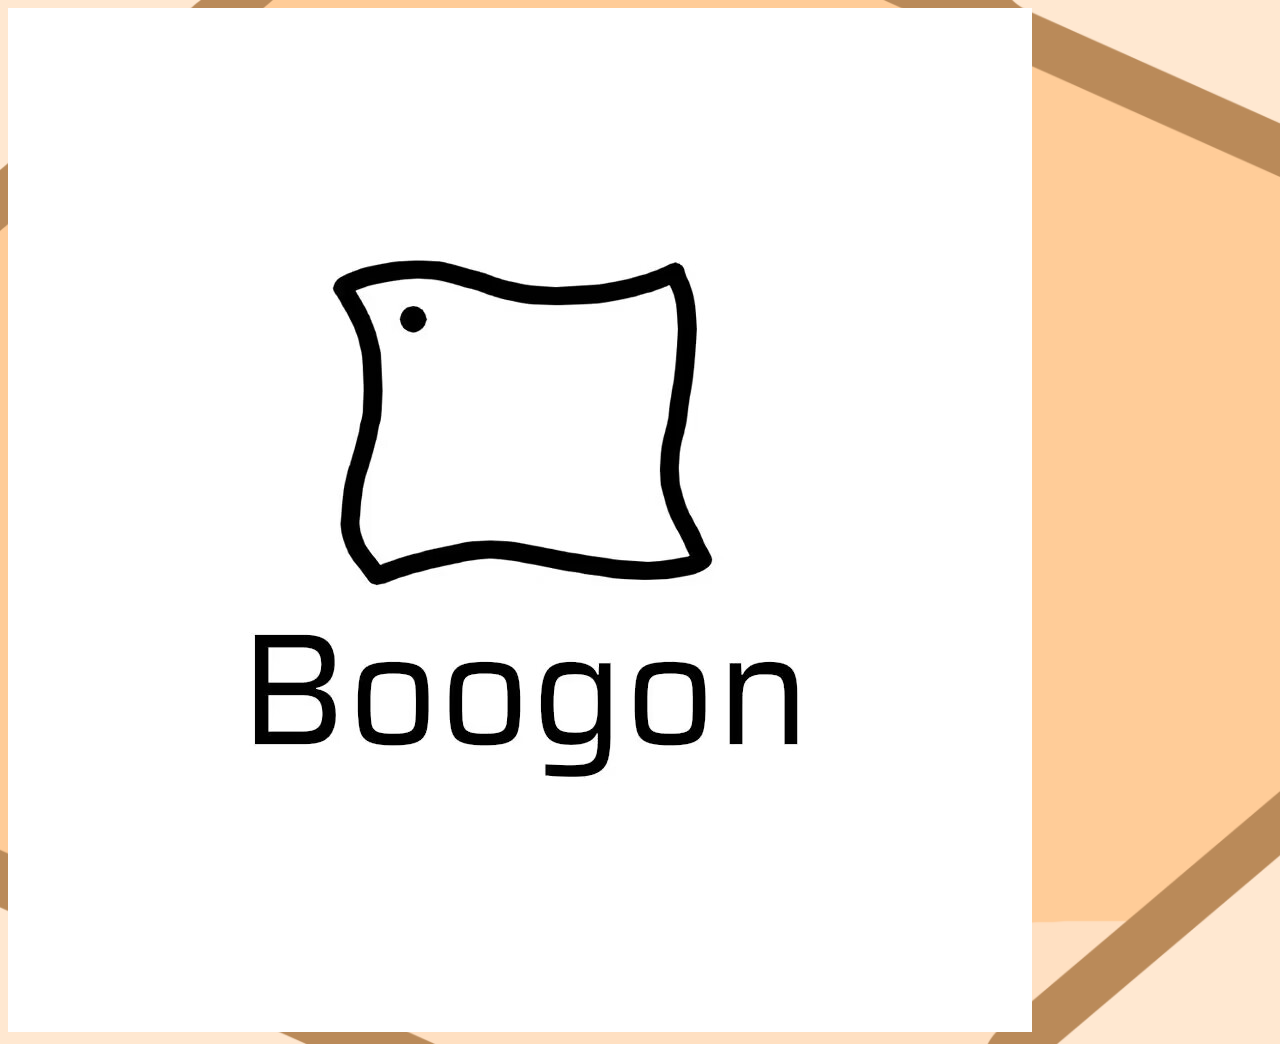
==== index.html @ 2e00cf8d "fix-html" ====
<!DOCTYPE html>
<html lang="zh-CN">
    <head>
        <meta charset="utf-8">
        <meta name="viewport" content="width=device-width">
        <link rel="stylesheet" href="index.css">
        <title>Boogon Clothman 2024</title>
    </head>
    <body>
        <img src="bgc.jpg" alt="bgc">
    </body>
</html>
---- index.css ----
body{
    background-image: url(Waiting.png);
    background-size: cover;
    background-position: center;
    background-repeat: no-repeat;
}
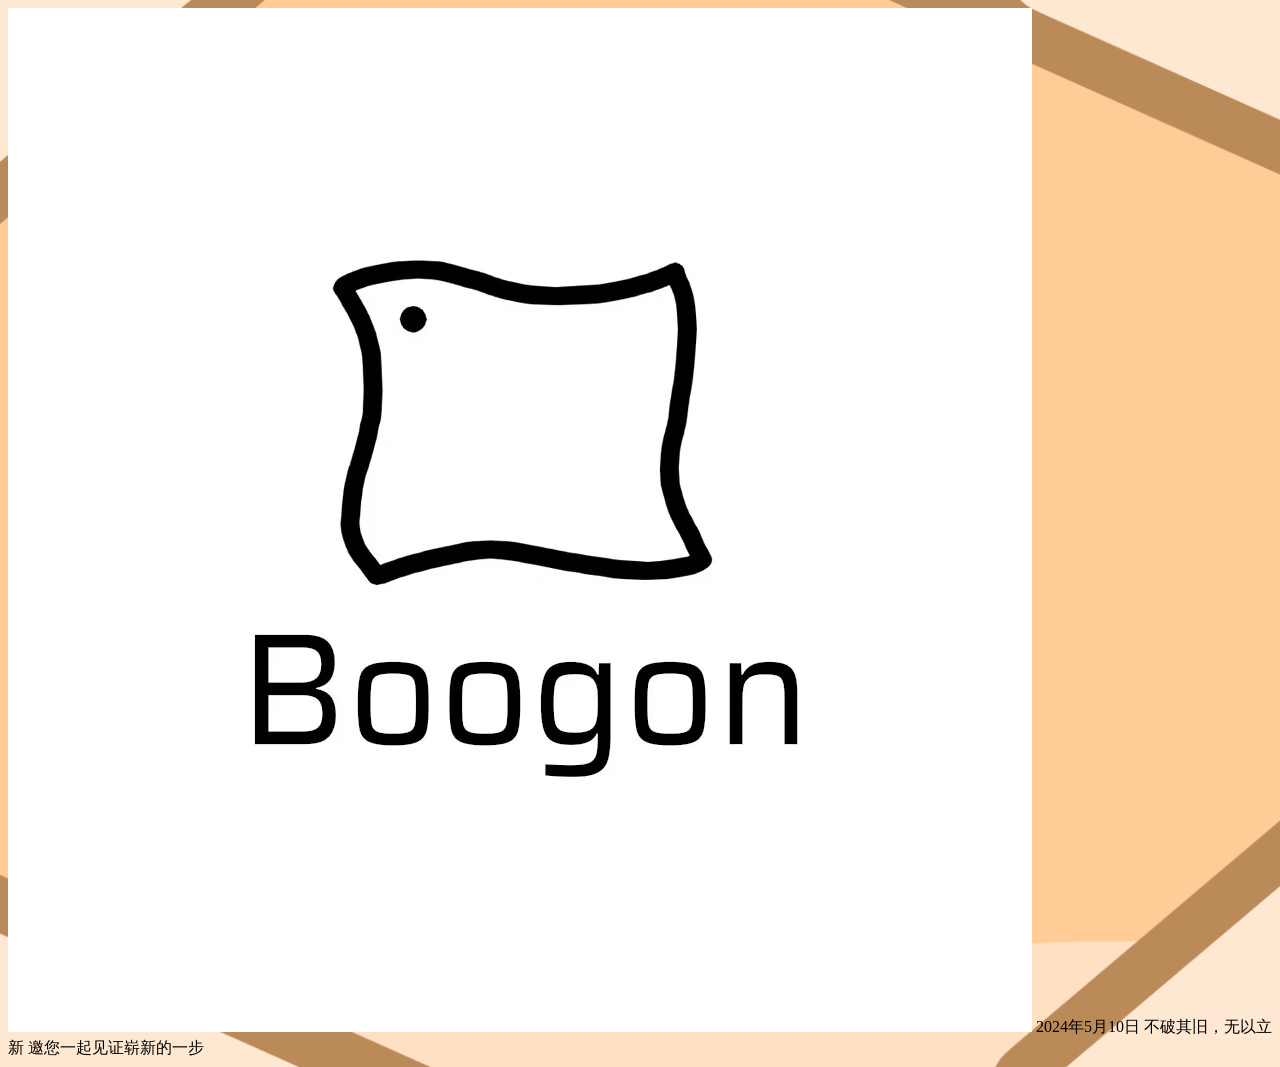
==== commit 271d12d1: "modify-index" ====
--- a/index.html
+++ b/index.html
@@ -8,5 +8,8 @@
     </head>
     <body>
         <img src="bgc.jpg" alt="bgc">
+        <text>2024年5月10日</text>
+        <text>不破其旧，无以立新</text>
+        <text>邀您一起见证崭新的一步</text>
     </body>
 </html>
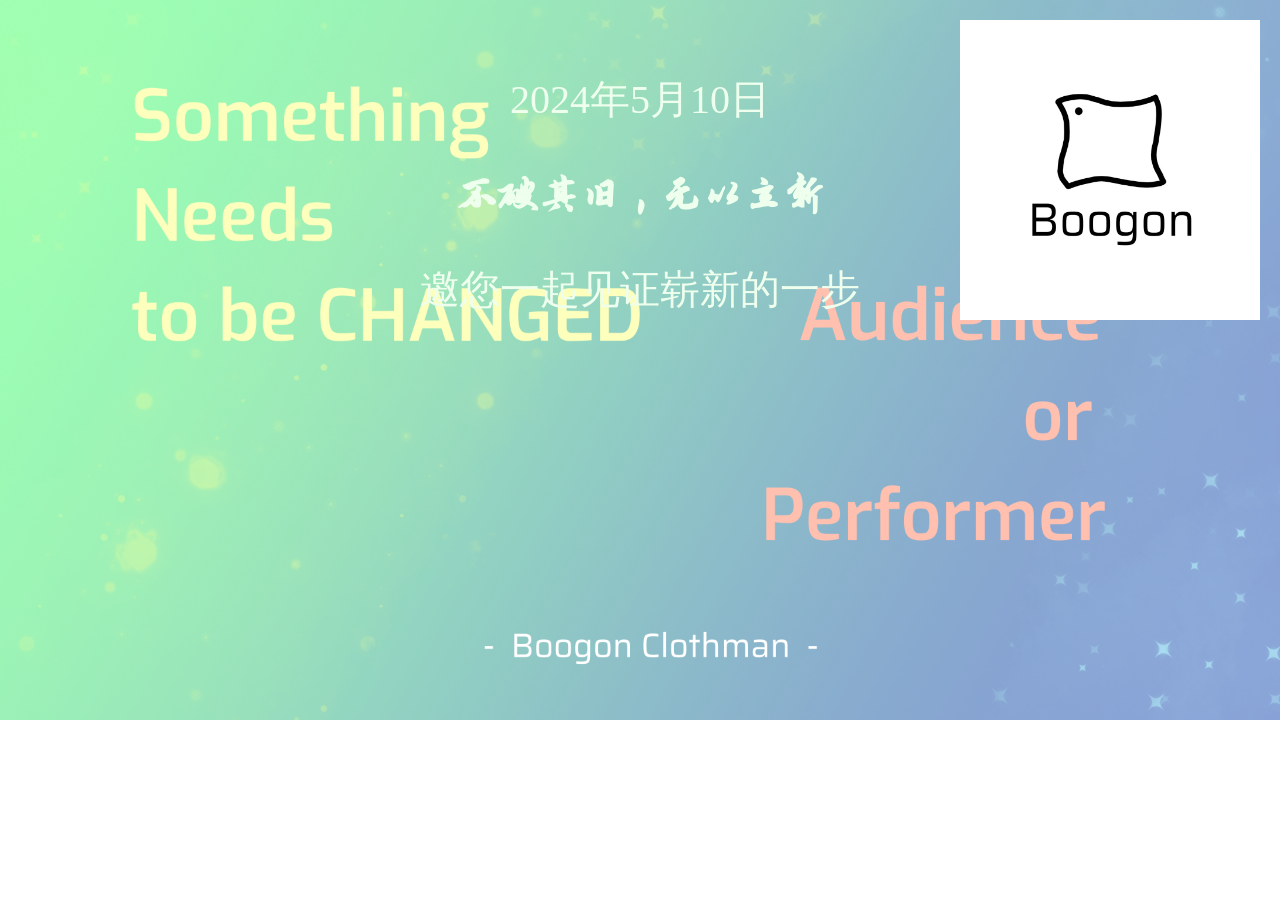
==== commit d344c5ab: "update-all" ====
--- a/index.html
+++ b/index.html
@@ -4,12 +4,15 @@
         <meta charset="utf-8">
         <meta name="viewport" content="width=device-width">
         <link rel="stylesheet" href="index.css">
+        <link href="https://fonts.googleapis.com/css2?family=Zhi+Mang+Xing&display=swap" rel="stylesheet">
         <title>Boogon Clothman 2024</title>
     </head>
     <body>
-        <img src="bgc.jpg" alt="bgc">
-        <text>2024年5月10日</text>
-        <text>不破其旧，无以立新</text>
-        <text>邀您一起见证崭新的一步</text>
+        <p></p>
+        <p></p>
+        <p style="font-size: 40px;font-family: 黑体;">2024年5月10日</p>
+        <p style="font-size: 45px;font-weight: bold;font-family:Zhi Mang Xing;">不破其旧，无以立新</p>
+        <p style="font-size: 40px;font-family: 黑体;">邀您一起见证崭新的一步</p>
+        <img class="logo" src="bgc.jpg" alt="bgc">
     </body>
 </html>
--- a/index.css
+++ b/index.css
@@ -1,6 +1,21 @@
 body{
-    background-image: url(Waiting.png);
+    background-image: url(changed.png);
     background-size: cover;
-    background-position: center;
+    background-position: top right;
     background-repeat: no-repeat;
+}
+
+.logo{
+    position: fixed;
+    top: 20px;
+    right: 20px;
+    width: 300px;
+    height: 300px;
+}
+
+p{
+    display: flex;
+    flex-direction: column;
+    align-items: center;
+    color: #eeffee;
 }
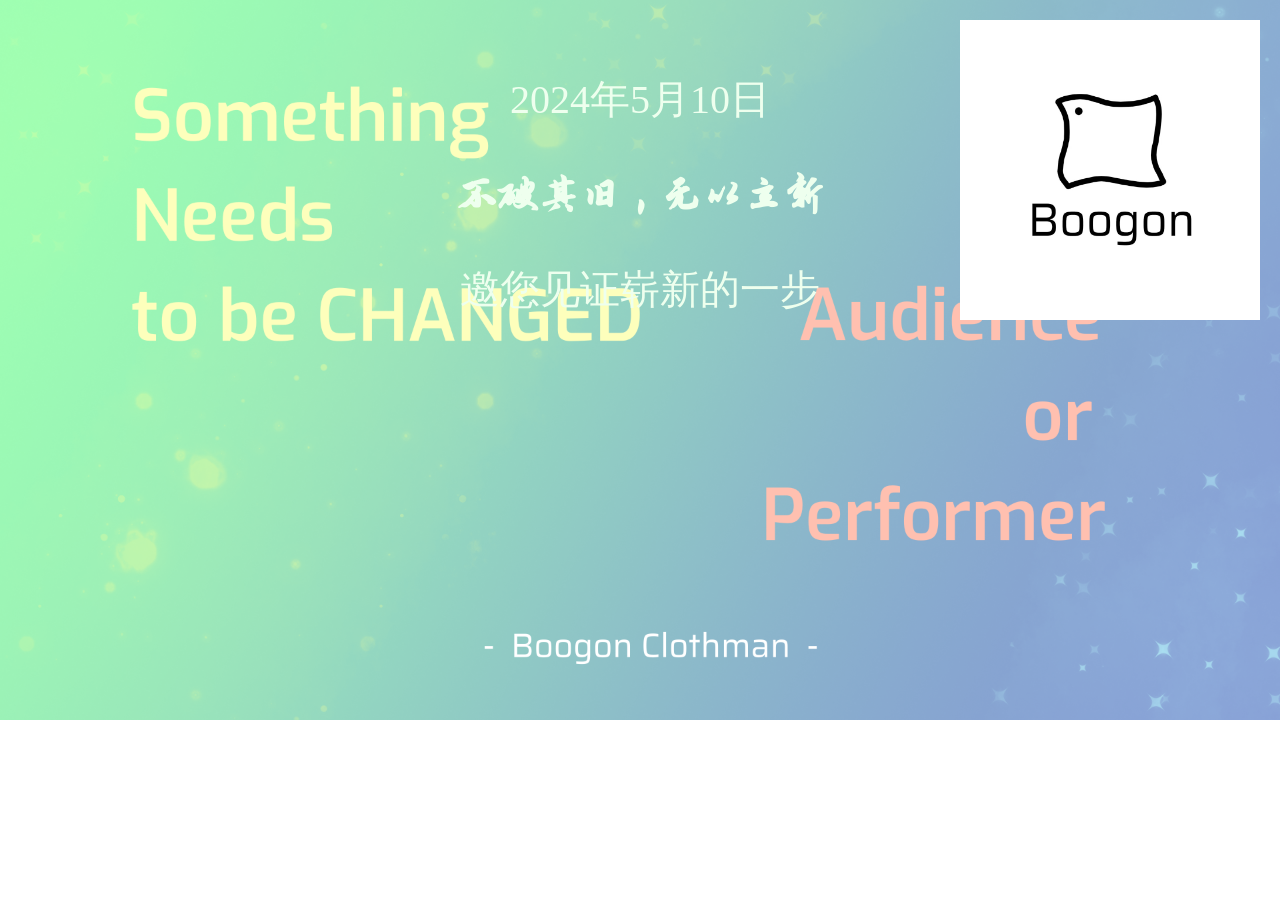
==== commit f7340e89: "modify-index" ====
--- a/index.html
+++ b/index.html
@@ -12,7 +12,7 @@
         <p></p>
         <p style="font-size: 40px;font-family: 黑体;">2024年5月10日</p>
         <p style="font-size: 45px;font-weight: bold;font-family:Zhi Mang Xing;">不破其旧，无以立新</p>
-        <p style="font-size: 40px;font-family: 黑体;">邀您一起见证崭新的一步</p>
+        <p style="font-size: 40px;font-family: 黑体;">邀您见证崭新的一步</p>
         <img class="logo" src="bgc.jpg" alt="bgc">
     </body>
 </html>
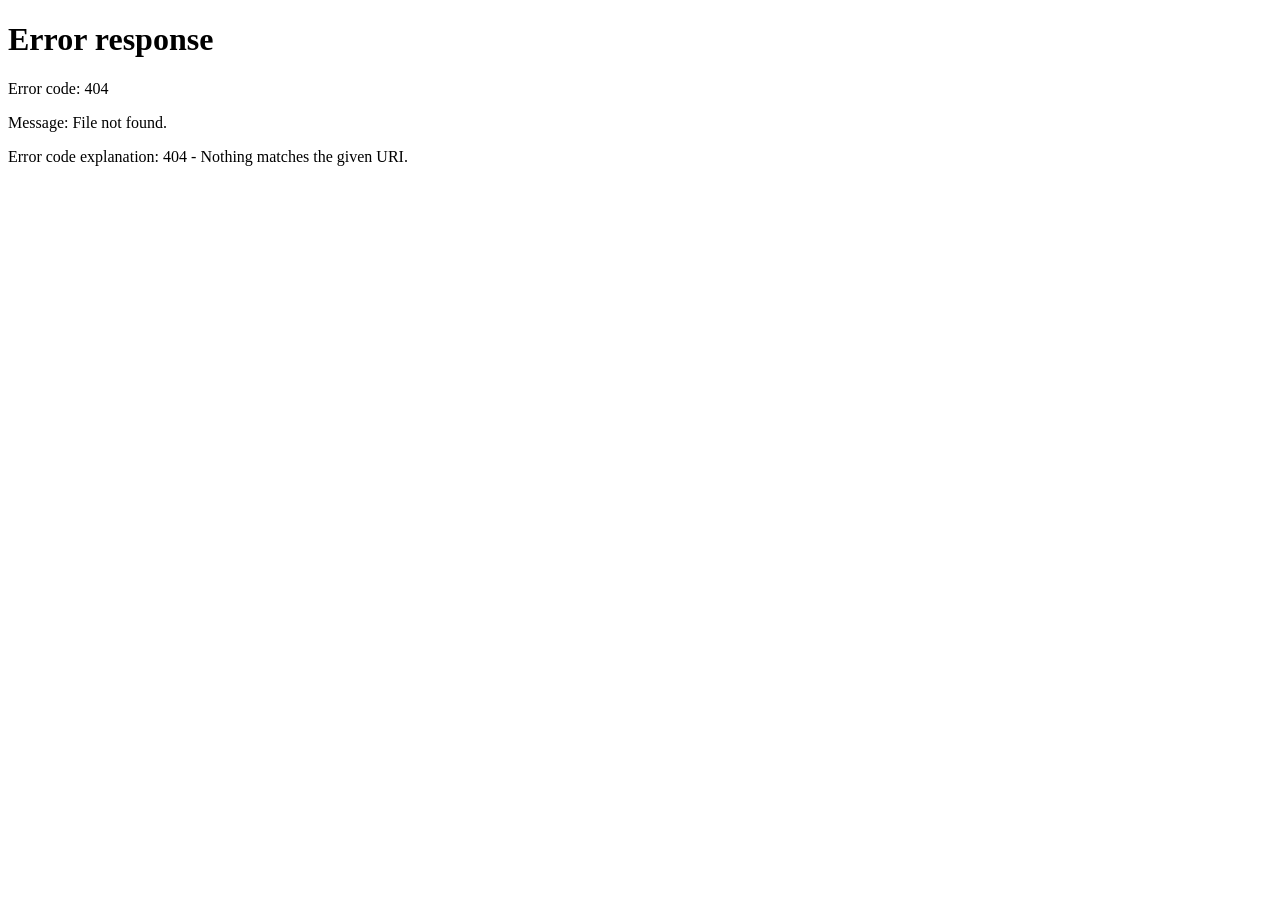
==== commit aa21a319: "Cmt1 20240601: start the project" ====
--- a/index.html
+++ b/index.html
@@ -1,18 +1,12 @@
+<!-- root/index.html -->
 <!DOCTYPE html>
-<html lang="zh-CN">
+<html lang="zh">
     <head>
         <meta charset="utf-8">
-        <meta name="viewport" content="width=device-width">
-        <link rel="stylesheet" href="index.css">
-        <link href="https://fonts.googleapis.com/css2?family=Zhi+Mang+Xing&display=swap" rel="stylesheet">
-        <title>Boogon Clothman 2024</title>
+        <meta http-equiv="refresh" content="1; url=/boogon/main">
+        <title>正在前往会客厅...</title>
     </head>
     <body>
-        <p></p>
-        <p></p>
-        <p style="font-size: 40px;font-family: 黑体;">2024年5月10日</p>
-        <p style="font-size: 45px;font-weight: bold;font-family:Zhi Mang Xing;">不破其旧，无以立新</p>
-        <p style="font-size: 40px;font-family: 黑体;">邀您见证崭新的一步</p>
-        <img class="logo" src="bgc.jpg" alt="bgc">
+        如果未能成功重定向，请点击<a href="/boogon/main">这里</a>前往会客厅
     </body>
-</html>
+</html>
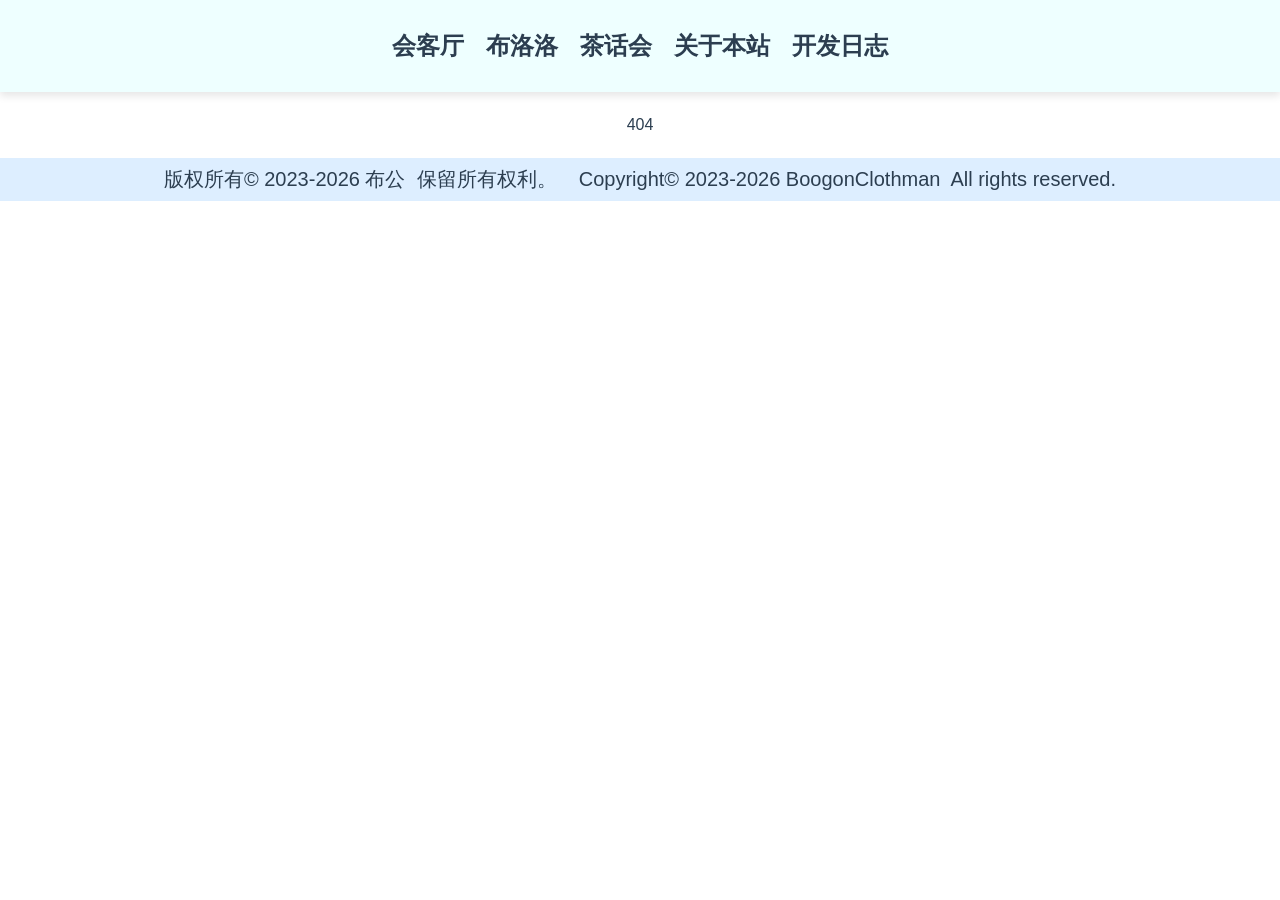
==== commit 04155a75: "Add files via upload" ====
--- a/index.html
+++ b/index.html
@@ -1,12 +1 @@
-<!-- root/index.html -->
-<!DOCTYPE html>
-<html lang="zh">
-    <head>
-        <meta charset="utf-8">
-        <meta http-equiv="refresh" content="1; url=/boogon/main">
-        <title>正在前往会客厅...</title>
-    </head>
-    <body>
-        如果未能成功重定向，请点击<a href="/boogon/main">这里</a>前往会客厅
-    </body>
-</html>+<!doctype html><html lang="zh"><head><meta charset="utf-8"><meta http-equiv="X-UA-Compatible" content="IE=edge"><meta name="viewport" content="width=device-width,initial-scale=1"><link rel="icon" href="/favicon.ico"><title>official-website</title><script defer="defer" src="/js/chunk-vendors.2cfa7d0f.js"></script><script defer="defer" src="/js/app.94d68cfa.js"></script><link href="/css/app.eb98e8ad.css" rel="stylesheet"></head><body><noscript><strong>We're sorry but official-website doesn't work properly without JavaScript enabled. Please enable it to continue.</strong></noscript><div id="app"></div></body></html>
--- a/css/app.eb98e8ad.css
+++ b/css/app.eb98e8ad.css
@@ -0,0 +1 @@
+*{margin:0}@font-face{font-family:Maoken;src:url(/fonts/MaokenAssortedSans.235539a7.ttf)}@font-face{font-family:Exo;src:url(/fonts/Exo-Regular.aacb4039.ttf)}@font-face{font-family:saira;src:url(/fonts/Saira-Regular.bf39341a.ttf)}#app{font-family:Maoken,Avenir,Helvetica,Arial,sans-serif;-webkit-font-smoothing:antialiased;-moz-osx-font-smoothing:grayscale;text-align:center;color:#2c3e50}nav{padding:30px;background-color:#eff;box-shadow:0 4px 8px rgba(0,0,0,.1)}nav a{font-size:1.5rem;font-weight:700;text-decoration:none;color:#2c3e50;transition:.5s}nav a.router-link-exact-active{color:#7ce}h1{font-size:2.5rem}p{font-size:1.25rem}footer{background-color:#def}footer p{padding:.5rem}.space-block{padding-top:1.5rem}.semi-space-block{padding-top:.75rem;padding-bottom:.75rem}p[data-v-3bd436ef]{font-family:Consolas,黑体,sans-serif;font-size:1.25rem}.week-schedule-container[data-v-33598c00]{display:flex;justify-content:center;flex-wrap:wrap;margin-top:.75rem;margin-left:30rem;margin-right:30rem;border-radius:10px;background-color:#def;box-shadow:0 4px 8px rgba(0,0,0,.25)}.week-schedule[data-v-33598c00]{font-family:Consolas,黑体,sans-serif;font-size:1.25rem;display:flex;align-items:center;justify-content:space-between;width:100%}.day-name[data-v-33598c00]{flex:0 0 100px;font-weight:700}.events-container[data-v-33598c00]{flex:1;display:flex;flex-direction:column;align-items:flex-start}.event[data-v-33598c00]{font-weight:700}.no-live-message[data-v-33598c00]{color:#666}.today-border[data-v-33598c00]{border:2px solid #2c3e50;border-radius:10px}
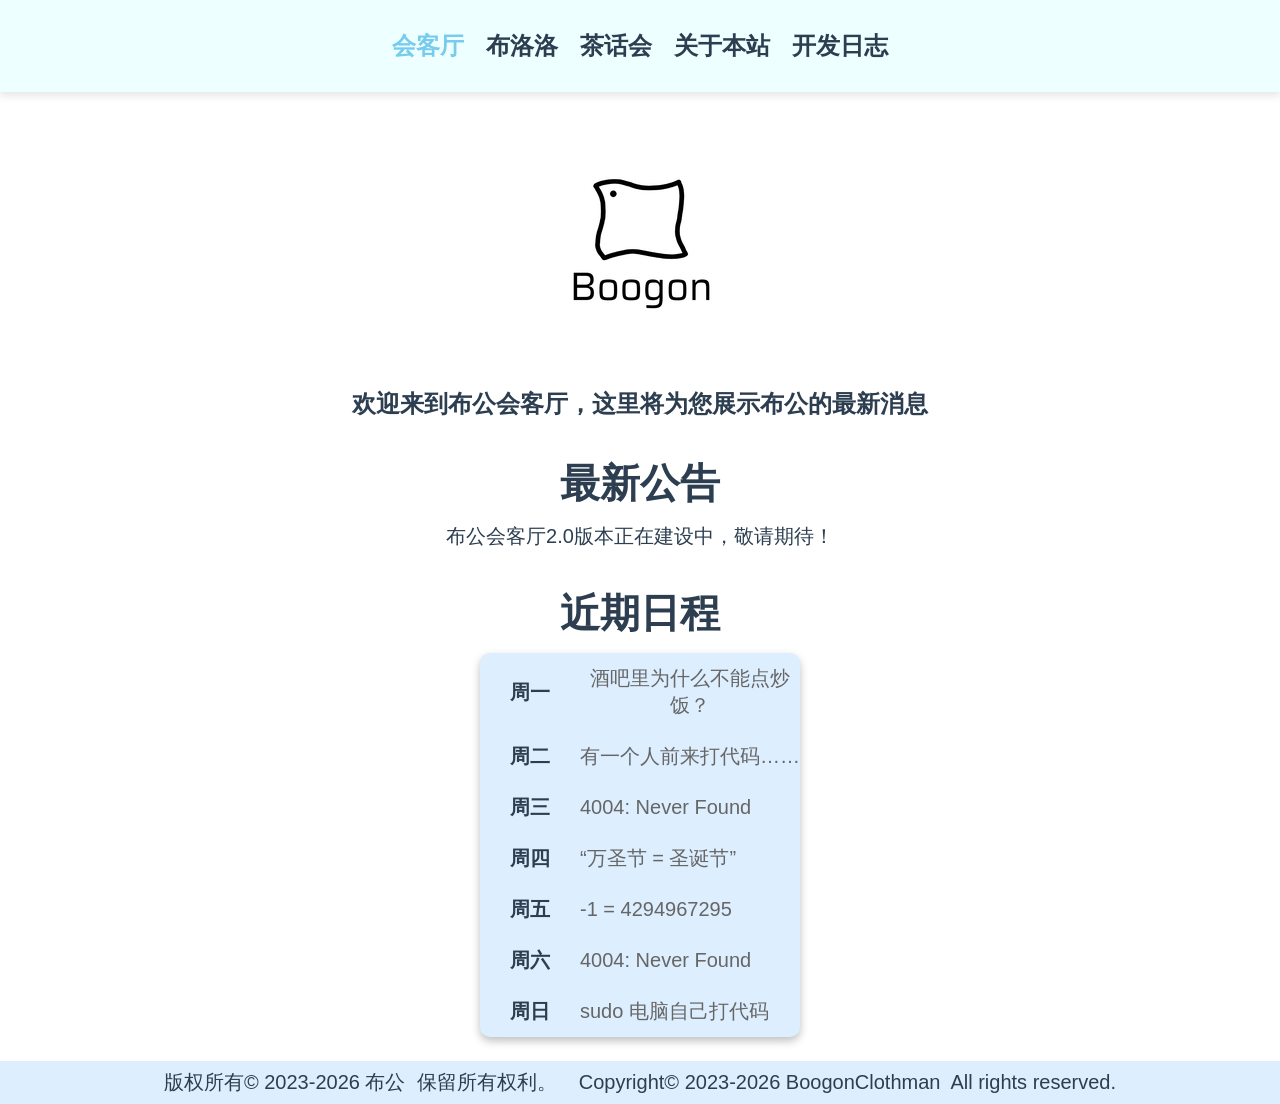
==== commit 850da755: "Add files via upload" ====
--- a/index.html
+++ b/index.html
@@ -1 +1 @@
-<!doctype html><html lang="zh"><head><meta charset="utf-8"><meta http-equiv="X-UA-Compatible" content="IE=edge"><meta name="viewport" content="width=device-width,initial-scale=1"><link rel="icon" href="/favicon.ico"><title>official-website</title><script defer="defer" src="/js/chunk-vendors.2cfa7d0f.js"></script><script defer="defer" src="/js/app.94d68cfa.js"></script><link href="/css/app.eb98e8ad.css" rel="stylesheet"></head><body><noscript><strong>We're sorry but official-website doesn't work properly without JavaScript enabled. Please enable it to continue.</strong></noscript><div id="app"></div></body></html>+<!doctype html><html lang="zh"><head><meta charset="utf-8"><meta http-equiv="X-UA-Compatible" content="IE=edge"><meta name="viewport" content="width=device-width,initial-scale=1"><link rel="icon" href="/favicon.ico"><title>official-website</title><script defer="defer" src="/js/chunk-vendors.1775bcd4.js"></script><script defer="defer" src="/js/app.759b09d0.js"></script><link href="/css/app.eb98e8ad.css" rel="stylesheet"></head><body><noscript><strong>We're sorry but official-website doesn't work properly without JavaScript enabled. Please enable it to continue.</strong></noscript><div id="app"></div></body></html>
